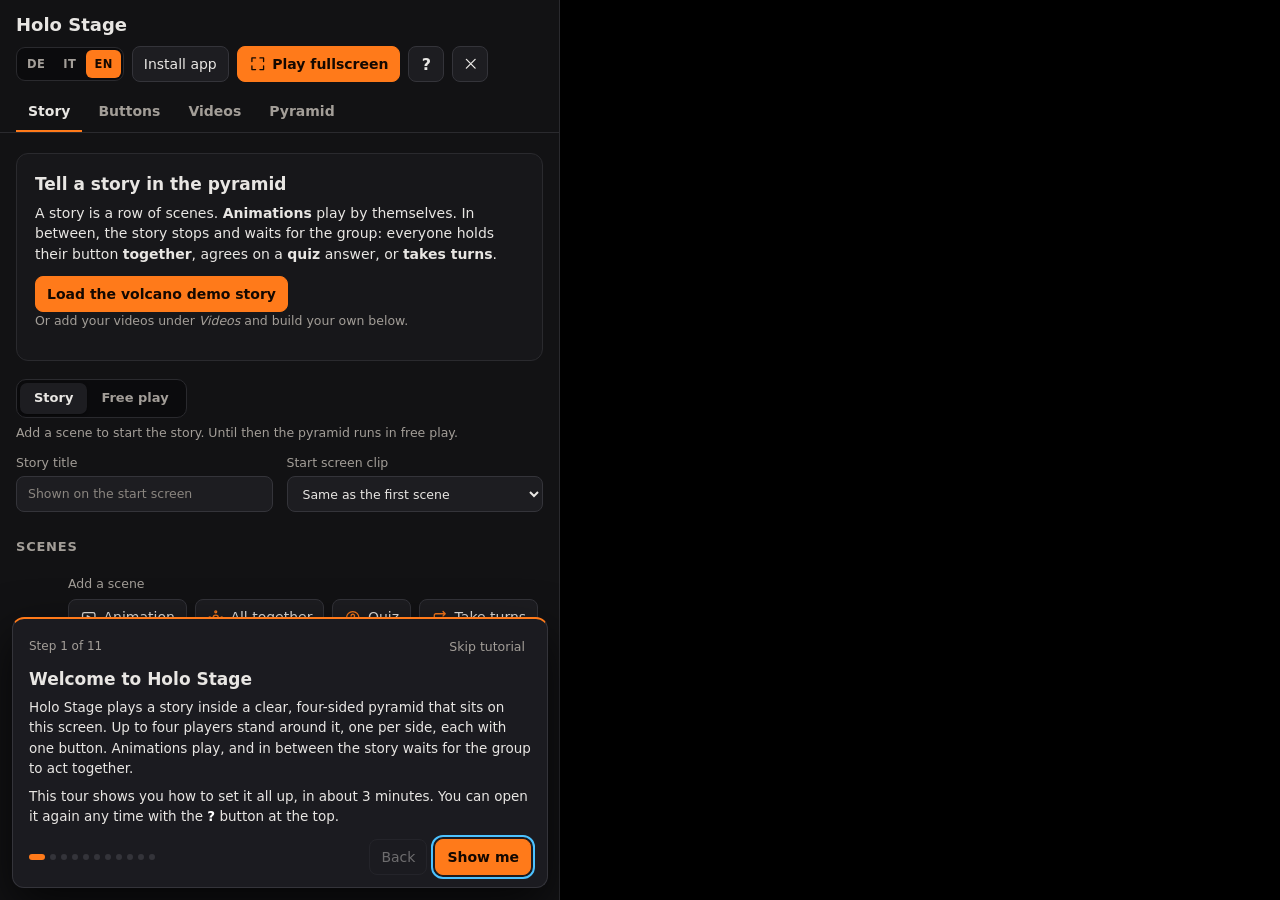
==== index.html @ 8285e5b9 "Holo Stage app with pyramid calculator, first-run tutorial and demos - Interactive story PWA for a 4" ====
<!doctype html>
<html lang="en">
<head>
  <meta charset="utf-8">
  <meta name="viewport" content="width=device-width, initial-scale=1, viewport-fit=cover">
  <meta name="theme-color" content="#000000">
  <title>Holo Stage</title>
  <link rel="manifest" href="manifest.webmanifest">
  <link rel="icon" href="icons/icon-192.png">
  <link rel="apple-touch-icon" href="icons/icon-192.png">
  <meta name="apple-mobile-web-app-capable" content="yes">
  <link rel="stylesheet" href="style.css">
</head>
<body>
  <svg width="0" height="0" style="position:absolute" aria-hidden="true">
    <defs>
      <symbol id="i-setup" viewBox="0 0 24 24"><path d="M4 7h9M19 7h1M4 17h1M11 17h9"/><circle cx="16" cy="7" r="2.5"/><circle cx="8" cy="17" r="2.5"/></symbol>
      <symbol id="i-close" viewBox="0 0 24 24"><path d="M6 6l12 12M18 6L6 18"/></symbol>
      <symbol id="i-play" viewBox="0 0 24 24"><path d="M8 5l11 7-11 7z"/></symbol>
      <symbol id="i-pause" viewBox="0 0 24 24"><path d="M8 5v14M16 5v14"/></symbol>
      <symbol id="i-next" viewBox="0 0 24 24"><path d="M6 5l9 7-9 7zM18 5v14"/></symbol>
      <symbol id="i-prev" viewBox="0 0 24 24"><path d="M18 5l-9 7 9 7zM6 5v14"/></symbol>
      <symbol id="i-restart" viewBox="0 0 24 24"><path d="M4.5 12a7.5 7.5 0 1 0 2.4-5.5M4 4v4.5h4.5"/></symbol>
      <symbol id="i-up" viewBox="0 0 24 24"><path d="M6 14l6-6 6 6"/></symbol>
      <symbol id="i-down" viewBox="0 0 24 24"><path d="M6 10l6 6 6-6"/></symbol>
      <symbol id="i-trash" viewBox="0 0 24 24"><path d="M5 7h14M10 7V4.5h4V7M7 7l1 12.5h8L17 7"/></symbol>
      <symbol id="i-copy" viewBox="0 0 24 24"><rect x="8.5" y="8.5" width="11" height="11" rx="2"/><path d="M5 15.5V6a1.5 1.5 0 0 1 1.500-1.500H15"/></symbol>
      <symbol id="i-plus" viewBox="0 0 24 24"><path d="M12 5v14M5 12h14"/></symbol>
      <symbol id="i-film" viewBox="0 0 24 24"><rect x="3.500" y="5" width="17" height="14" rx="2.500"/><path d="M10 9.200l5 2.800-5 2.800z"/></symbol>
      <symbol id="i-together" viewBox="0 0 24 24"><circle cx="12" cy="12" r="3.500"/><circle cx="12" cy="3.800" r="1.300"/><circle cx="20.200" cy="12" r="1.300"/><circle cx="12" cy="20.200" r="1.300"/><circle cx="3.800" cy="12" r="1.300"/></symbol>
      <symbol id="i-quiz" viewBox="0 0 24 24"><circle cx="12" cy="12" r="8.500"/><path d="M9.700 9.600a2.400 2.400 0 1 1 3.500 2.100c-.8.400-1.200 1-1.200 1.800M12 16.400v.1"/></symbol>
      <symbol id="i-turns" viewBox="0 0 24 24"><path d="M16.500 3.500l3 3-3 3M4.500 11V8.500a2 2 0 0 1 2-2h13M7.500 20.500l-3-3 3-3M19.500 13v2.500a2 2 0 0 1-2 2h-13"/></symbol>
      <symbol id="i-full" viewBox="0 0 24 24"><path d="M4 9V4h5M20 9V4h-5M4 15v5h5M20 15v5h-5"/></symbol>
      <symbol id="i-edit" viewBox="0 0 24 24"><path d="M4 20h4l10.5-10.5a2 2 0 0 0-4-4L4 16v4z"/></symbol>
    </defs>
  </svg>

  <!-- Display: square stage with four tiles in a cross, one per pyramid face -->
  <main id="stage" aria-label="Hologram stage" data-i18n-aria="ariaStage"></main>

  <!-- Guide controls: appear on pointer movement or a tap/hold in the top-left corner -->
  <div id="cornerHold" class="corner-hold" aria-hidden="true">
    <svg viewBox="0 0 36 36"><circle class="track" cx="18" cy="18" r="14"/><circle class="fill" cx="18" cy="18" r="14" pathLength="1" transform="rotate(-90 18 18)"/></svg>
  </div>
  <div id="transport" class="transport" role="toolbar" aria-label="Guide controls" data-i18n-aria="ariaGuideControls">
    <button id="gear" title="Setup (F1)" aria-label="Open setup" data-i18n-title="setupTitle" data-i18n-aria="openSetupAria"><svg class="ic"><use href="#i-setup"/></svg></button>
    <button id="tRestart" class="t-story" title="Back to the start (Home)" aria-label="Back to the start" data-i18n-title="restartTitle" data-i18n-aria="restartAria"><svg class="ic"><use href="#i-restart"/></svg></button>
    <button id="tPrev" class="t-story" title="Previous scene (←)" aria-label="Previous scene" data-i18n-title="prevTitle" data-i18n-aria="prevAria"><svg class="ic"><use href="#i-prev"/></svg></button>
    <button id="tPause" class="t-story" title="Pause (P)" aria-label="Pause" data-i18n-title="pauseTitle" data-i18n-aria="pauseAria"><svg class="ic"><use href="#i-pause"/></svg></button>
    <button id="tNext" class="t-story" title="Next scene (→)" aria-label="Next scene" data-i18n-title="nextTitle" data-i18n-aria="nextAria"><svg class="ic"><use href="#i-next"/></svg></button>
    <div id="tLang" class="lang-switch t-lang" role="group" aria-label="Language" data-i18n-aria="langAria">
      <button type="button" data-lang="de">DE</button><button type="button" data-lang="it">IT</button><button type="button" data-lang="en">EN</button>
    </div>
    <div id="tStatus" class="t-status t-story" aria-live="polite"></div>
  </div>

  <aside id="panel" class="panel" aria-label="Setup" data-i18n-aria="setupAria" hidden>
    <header class="panel-head">
      <div class="row spread">
        <h1>Holo Stage</h1>
        <div class="row">
          <div id="panelLang" class="lang-switch" role="group" aria-label="Language" data-i18n-aria="langAria">
            <button type="button" data-lang="de">DE</button><button type="button" data-lang="it">IT</button><button type="button" data-lang="en">EN</button>
          </div>
          <button id="btnInstall" hidden data-i18n="installApp">Install app</button>
          <button id="btnFullscreen" class="primary"><svg class="ic"><use href="#i-full"/></svg><span data-i18n="playFullscreen">Play fullscreen</span></button>
          <button id="btnTour" class="icon tour-btn" aria-label="Show the tutorial" title="Tutorial" data-i18n-aria="tourOpenAria" data-i18n-title="tourOpenTitle">?</button>
          <button id="btnClose" class="icon" aria-label="Close setup" title="Close setup (F1)" data-i18n-aria="closeSetupAria" data-i18n-title="closeSetupTitle"><svg class="ic"><use href="#i-close"/></svg></button>
        </div>
      </div>
      <nav class="tabs" role="tablist" aria-label="Setup sections" data-i18n-aria="tabsAria">
        <button role="tab" id="tab-btn-story" data-tab="story" aria-controls="tab-story" aria-selected="true" tabindex="0" data-i18n="tabStory">Story</button>
        <button role="tab" id="tab-btn-buttons" data-tab="buttons" aria-controls="tab-buttons" aria-selected="false" tabindex="-1" data-i18n="tabButtons">Buttons</button>
        <button role="tab" id="tab-btn-videos" data-tab="videos" aria-controls="tab-videos" aria-selected="false" tabindex="-1" data-i18n="tabVideos">Videos</button>
        <button role="tab" id="tab-btn-setup" data-tab="setup" aria-controls="tab-setup" aria-selected="false" tabindex="-1" data-i18n="tabSetup">Pyramid</button>
      </nav>
    </header>

    <!-- ------------------------------------------------------------ Story -->
    <section class="tab" id="tab-story" role="tabpanel" aria-labelledby="tab-btn-story" tabindex="0">
      <div id="storyEmpty" class="empty" hidden>
        <h2 class="plain" data-i18n="emptyTitle">Tell a story in the pyramid</h2>
        <p data-i18n-html="emptyBodyHtml">A story is a row of scenes. <b>Animations</b> play by themselves. In between, the story stops and waits for the group: everyone holds their button <b>together</b>, agrees on a <b>quiz</b> answer, or <b>takes turns</b>.</p>
        <div class="row">
          <button class="primary" data-demo data-i18n="loadDemoStory">Load the volcano demo story</button>
        </div>
        <p class="hint" data-i18n-html="emptyHintHtml">Or add your videos under <i>Videos</i> and build your own below.</p>
      </div>

      <div id="storyMeta">
        <div class="seg" role="radiogroup" aria-label="What the pyramid runs" data-i18n-aria="runModeAria">
          <label><input type="radio" name="runMode" value="story"> <span data-i18n="modeStory">Story</span></label>
          <label><input type="radio" name="runMode" value="free"> <span data-i18n="modeFree">Free play</span></label>
        </div>
        <p class="hint" id="modeHint"></p>
        <div class="grid">
          <label><span data-i18n="storyTitle">Story title</span> <input id="sTitle" placeholder="Shown on the start screen" data-i18n-placeholder="storyTitlePlaceholder"></label>
          <label><span data-i18n="attractClip">Start screen clip</span> <select id="sAttract"></select></label>
        </div>
      </div>

      <h2 data-i18n="scenes">Scenes</h2>
      <ol id="scenes" class="scenes"></ol>
      <div class="add-scene">
        <span class="hint" data-i18n="addScene">Add a scene</span>
        <div class="row" id="addScene"></div>
      </div>

      <details class="more">
        <summary data-i18n="timingAndWording">Timing and wording</summary>
        <div class="grid">
          <label><span data-i18n="joinSeconds">Wait for others to join (s)</span> <input id="sJoin" type="number" min="1" max="60" step="1"></label>
          <label><span data-i18n="idleReset">Back to start when nobody presses (s, 0 = never)</span> <input id="sIdle" type="number" min="0" max="600" step="5"></label>
        </div>
        <p class="hint" id="sWordsHint">The words the pyramid itself uses. Change them to your language. <code>{name}</code> is the player’s name.</p>
        <div class="grid" id="sWords"></div>
      </details>
    </section>

    <!-- ------------------------------------------------------------ Buttons -->
    <section class="tab" id="tab-buttons" role="tabpanel" aria-labelledby="tab-btn-buttons" tabindex="0" hidden>
      <h2 data-i18n="liveInput">Live input</h2>
      <p class="hint" data-i18n="liveInputHint">Press any key, gamepad or arcade button to see what the app receives.</p>
      <div id="lastInput" class="last-input">—</div>

      <h2 data-i18n="playersHeading">Players</h2>
      <p class="hint" data-i18n="playersHint">One player per pyramid face. Give each the color of their physical button: the hologram uses it to show who is who.</p>
      <div id="players" class="players"></div>
    </section>

    <!-- ------------------------------------------------------------ Videos -->
    <section class="tab" id="tab-videos" role="tabpanel" aria-labelledby="tab-btn-videos" tabindex="0" hidden>
      <h2 data-i18n="videoLibrary">Video library</h2>
      <div class="row">
        <label class="button primary"><span data-i18n="addVideos">Add video…</span><input id="fileInput" type="file" accept="video/*" hidden></label>
        <button data-demo data-i18n="loadVolcanoDemo">Load volcano demo</button>
      </div>
      <p class="hint" data-i18n="videosHint">Drop video files anywhere on this panel. Videos are stored in this browser, so they keep working offline. Use the plain, upright video on a black background. The app rotates and flips it for each face.</p>
      <div id="libPreview" class="lib-preview" hidden>
        <div class="row spread">
          <span id="libPreviewName" class="name"></span>
          <button id="libPreviewClose" class="icon" aria-label="Close preview" title="Close preview" data-i18n-aria="closePreview" data-i18n-title="closePreview"><svg class="ic"><use href="#i-close"/></svg></button>
        </div>
        <video id="libPreviewVideo" controls loop muted playsinline></video>
      </div>
      <ul id="library" class="library"></ul>
      <input id="replaceInput" type="file" accept="video/*" hidden>
      <p id="pendingClips" class="hint" hidden></p>
      <p id="storage" class="hint"></p>
    </section>

    <!-- ------------------------------------------------------------ Pyramid -->
    <section class="tab" id="tab-setup" role="tabpanel" aria-labelledby="tab-btn-setup" tabindex="0" hidden>
      <h2 data-i18n="layoutHeading">Layout</h2>
      <div class="grid">
        <label><span data-i18n="tileSize">Tile size</span> <input id="lTile" type="range" min="0.15" max="0.5" step="0.005"><output></output></label>
        <label><span data-i18n="centerHole">Center hole</span> <input id="lHole" type="range" min="0" max="0.6" step="0.005"><output></output></label>
        <label><span data-i18n="edgeFade">Edge fade</span> <input id="lFeather" type="range" min="0" max="0.25" step="0.005"><output></output></label>
        <label><span data-i18n="crossfadeMs">Crossfade (ms)</span> <input id="lFade" type="range" min="0" max="1500" step="50"><output></output></label>
        <label><span data-i18n="orientation">Orientation</span>
          <select id="lOrientation">
            <option value="outward" data-i18n="orientOutward">Small end on screen (phone/tablet pyramid)</option>
            <option value="inward" data-i18n="orientInward">Big end on screen (apex points up)</option>
          </select>
        </label>
        <label><span data-i18n="rotateStage">Rotate stage</span>
          <select id="lRotate">
            <option value="0">0°</option><option value="90">90°</option>
            <option value="180">180°</option><option value="270">270°</option>
          </select>
        </label>
        <label class="check"><input id="lMirror" type="checkbox"> <span data-i18n="mirrorLR">Mirror left/right</span></label>
        <label class="check"><input id="lTap" type="checkbox"> <span data-i18n="tapTrigger">Touching a tile presses its button</span></label>
        <label class="check"><input id="lGuides" type="checkbox"> <span data-i18n="showGuides">Show alignment guides</span></label>
        <label class="check"><input id="lKiosk" type="checkbox"> <span data-i18n="kioskLock">Exhibit lock (hold top-left corner to show controls)</span></label>
        <label class="check"><input id="lSound" type="checkbox"> <span data-i18n="soundEffects">Sound effects</span></label>
      </div>

      <div id="buildSection">
      <h2 data-i18n="buildHeading">Build the pyramid</h2>
      <p class="hint" data-i18n="buildHint">Enter your screen size. The sizes follow the tile size and center hole above, so the pyramid fits the picture exactly.</p>
      <div class="grid three">
        <label><span data-i18n="screenDiag">Screen diagonal (inch)</span> <input id="bDiag" type="number" min="3" max="100" step="0.1" inputmode="decimal"></label>
        <label><span data-i18n="screenRatio">Aspect ratio</span>
          <select id="bRatio">
            <option value="16:9">16:9</option><option value="16:10">16:10</option><option value="4:3">4:3</option>
            <option value="3:2">3:2</option><option value="19.5:9">19.5:9</option><option value="20:9">20:9</option>
          </select>
        </label>
        <label><span data-i18n="screenShort">Short side of the picture (mm)</span> <input id="bShort" type="number" min="40" max="1500" step="1" inputmode="decimal"></label>
      </div>
      <p class="hint" data-i18n="screenShortHint">Most accurate: measure the short side of the lit picture (without the frame) with a ruler and type it in.</p>
      <div class="build">
        <svg id="bPreview" class="build-preview" aria-hidden="true"></svg>
        <dl id="bDims" class="build-dims"></dl>
      </div>
      <div class="row">
        <button id="btnPrintTemplate" class="primary" data-i18n="printTemplate">Print cutting template</button>
      </div>
      <p class="hint" id="bSheet"></p>
      <details class="more" id="bGuide">
        <summary data-i18n="buildSteps">How to cut and assemble it</summary>
        <ol id="bSteps" class="steps"></ol>
      </details>
      </div>

      <h2 data-i18n="backupHeading">Backup</h2>
      <div class="row" id="backupRow">
        <button id="btnExport" data-i18n="exportBtn">Export story and settings</button>
        <label class="button"><span data-i18n="importBtn">Import</span><input id="importInput" type="file" accept="application/json" hidden></label>
        <button id="btnReset" class="danger" data-i18n="resetBtn">Reset everything</button>
      </div>
      <p class="hint" data-i18n="backupHint">The file contains the story, players, buttons and layout. It doesn’t contain the videos; on another device they are linked again by file name.</p>
    </section>
    <div id="notice" class="notice" role="status" aria-live="polite" hidden></div>
  </aside>

  <template id="tplPlayer">
    <article class="player">
      <div class="row">
        <input class="p-color" type="color" aria-label="Button color" data-i18n-aria="buttonColorAria">
        <input class="p-name" aria-label="Player name" data-i18n-aria="playerNameAria">
        <button class="p-test" data-i18n="testPress">Test press</button>
      </div>
      <div class="grid two">
        <label><span data-i18n="pyramidFace">Pyramid face</span>
          <select class="p-side">
            <option value="bottom" data-i18n="sideBottom">Bottom (near edge)</option>
            <option value="right" data-i18n="sideRight">Right</option>
            <option value="top" data-i18n="sideTop">Top (far edge)</option>
            <option value="left" data-i18n="sideLeft">Left</option>
          </select>
        </label>
        <div class="binding">
          <span><span data-i18n="buttonLabel">Button</span> <b class="p-binding">none</b></span>
          <div class="row">
            <button class="p-learn" data-i18n="assignButton">Assign button</button>
            <button class="p-unbind" title="Remove button" data-i18n="clear" data-i18n-title="removeButtonTitle">Clear</button>
          </div>
        </div>
        <label><span data-i18n="faceLang">Face language</span>
          <select class="p-lang">
            <option value="" data-i18n="faceLangApp">Same as app</option>
            <option value="de">Deutsch</option>
            <option value="it">Italiano</option>
            <option value="en">English</option>
          </select>
        </label>
      </div>
      <details class="more">
        <summary data-i18n="freePlayClips">Free play clips</summary>
        <p class="hint" data-i18n-html="onlyFreePlayHtml">Only used in <i>Free play</i>, when no story runs.</p>
        <label><span data-i18n="modeLabel">Mode</span>
          <select class="p-mode">
            <option value="trigger" data-i18n="modeTrigger">Trigger (idle loop, each press plays an action)</option>
            <option value="cycle" data-i18n="modeCycle">Cycle (each press switches to the next clip)</option>
          </select>
        </label>
        <label class="check"><input class="p-interrupt" type="checkbox"> <span data-i18n="interruptCheck">A press during an action restarts it right away</span></label>
        <div class="label-edit">
          <label><span data-i18n="infoLabel">Info label (shown in the hologram)</span>
            <textarea class="p-ltext" rows="2" placeholder="e.g. Press your button to erupt!" data-i18n-placeholder="infoLabelPlaceholder"></textarea>
          </label>
          <div class="grid three">
            <label><span data-i18n="position">Position</span>
              <select class="p-lpos">
                <option value="top" data-i18n="posTop">Top of clip</option>
                <option value="middle" data-i18n="posMiddle">Middle</option>
                <option value="bottom" data-i18n="posBottom">Bottom of clip</option>
              </select>
            </label>
            <label><span data-i18n="show">Show</span>
              <select class="p-lshow">
                <option value="always" data-i18n="showAlways">Always</option>
                <option value="idle" data-i18n="showIdle">Only while idle</option>
                <option value="action" data-i18n="showAction">Only during action</option>
              </select>
            </label>
            <label><span data-i18n="color">Color</span> <input class="p-lcolor" type="color"></label>
          </div>
          <label><span data-i18n="textSize">Text size</span> <input class="p-lsize" type="range" min="0.03" max="0.2" step="0.005"></label>
        </div>
        <ol class="p-clips"></ol>
        <select class="p-add" aria-label="Add a clip to this player" data-i18n-aria="addClipToPlayerAria"></select>
      </details>
    </article>
  </template>

  <!-- First-run tutorial: a card that walks through the setup panel -->
  <section id="tour" class="tour" role="dialog" aria-modal="false" aria-labelledby="tourTitle" hidden>
    <div class="row spread">
      <span id="tourCount" class="tour-count"></span>
      <button id="tourSkip" class="tour-skip" data-i18n="tourSkip">Skip tutorial</button>
    </div>
    <h2 id="tourTitle" class="plain"></h2>
    <div id="tourBody" class="tour-body"></div>
    <div class="row spread">
      <div id="tourDots" class="tour-dots" aria-hidden="true"></div>
      <div class="row">
        <button id="tourBack" data-i18n="tourBack">Back</button>
        <button id="tourNext" class="primary" data-i18n="tourNext">Next</button>
      </div>
    </div>
  </section>

  <!-- Filled only while printing the cutting template; hidden on screen -->
  <div id="printSheet" aria-hidden="true"></div>

  <script src="i18n.js"></script>
  <script src="app.js"></script>
  <script src="story.js"></script>
  <script src="ui.js"></script>
</body>
</html>
---- style.css ----
:root {
  --fade: 300ms;
  --feather: 6%;
  --panel-bg: #121214;
  --panel-2: #17171a;
  --well: #0b0b0d;
  --control: #1d1d21;
  --panel-fg: #e8e6e3;
  --muted: #a39e98;
  --line: #2a2a2e;
  --line-2: #34343a;
  --accent: #ff7a1a;
  --on-accent: #140800;
  --signal: #4cc2ff;
  --danger: #ff6b6f;
  --good: #3ddc6a;
  --ease: cubic-bezier(.16, 1, .3, 1);
  color-scheme: dark;
}

* { box-sizing: border-box; }
html, body {
  margin: 0; height: 100%; background: #000; color: var(--panel-fg);
  font: 14px/1.45 system-ui, -apple-system, "Segoe UI", Roboto, sans-serif;
  overflow: hidden; overscroll-behavior: none;
}
body.idle-cursor { cursor: none; }
::selection { background: var(--accent); color: var(--on-accent); }
:focus-visible { outline: 2px solid var(--signal); outline-offset: 2px; }
.ic {
  width: 1.25em; height: 1.25em; flex: none; fill: none; stroke: currentColor;
  stroke-width: 1.8; stroke-linecap: round; stroke-linejoin: round;
}

/* ---------- stage ---------- */
#stage {
  position: absolute; left: 50%; top: 50%;
  transform: translate(-50%, -50%) rotate(var(--stage-rot, 0deg));
  background: #000; --meter: 0;
}
.tile {
  position: absolute; overflow: hidden; touch-action: none; user-select: none; -webkit-user-select: none;
  -webkit-mask-image:
    linear-gradient(to right, transparent 0, #000 var(--feather), #000 calc(100% - var(--feather)), transparent 100%),
    linear-gradient(to bottom, transparent 0, #000 var(--feather), #000 calc(100% - var(--feather)), transparent 100%);
  -webkit-mask-composite: source-in;
  mask-image:
    linear-gradient(to right, transparent 0, #000 var(--feather), #000 calc(100% - var(--feather)), transparent 100%),
    linear-gradient(to bottom, transparent 0, #000 var(--feather), #000 calc(100% - var(--feather)), transparent 100%);
  mask-composite: intersect;
}
.tile .inner { position: absolute; inset: 0; container-type: size; }
.tile video {
  position: absolute; inset: 0; width: 100%; height: 100%;
  object-fit: contain; opacity: 0; transition: opacity var(--fade) linear;
  background: transparent;
  filter: contrast(1.04) brightness(0.98); /* push near-black to pure black */
}
.tile video.on { opacity: 1; }
.tile .label {
  position: absolute; left: 6%; right: 6%; z-index: 2; pointer-events: none;
  text-align: center; white-space: pre-line; overflow-wrap: anywhere;
  font-weight: 700; line-height: 1.15; letter-spacing: .01em;
  text-shadow: 0 0 .35em currentColor, 0 0 .9em currentColor;
  transition: opacity var(--fade) linear;
}
.tile .label[data-pos="top"] { top: 5%; }
.tile .label[data-pos="middle"] { top: 50%; transform: translateY(-50%); }
.tile .label[data-pos="bottom"] { bottom: 5%; }
.tile .label[hidden], #stage.story .tile .label { display: none; }
.tile.is-action .label[data-show="idle"],
.tile:not(.is-action) .label[data-show="action"] { opacity: 0; }
.tile .guide { display: none; }
#stage.guides .tile { -webkit-mask-image: none; mask-image: none; outline: 1px dashed var(--signal); }
#stage.guides .tile .guide {
  display: grid; place-items: center; position: absolute; inset: 0;
  color: var(--signal); font-weight: 600; font-size: clamp(10px, 2.2vmin, 22px); pointer-events: none;
}
#stage.guides::after {
  content: ""; position: absolute; left: var(--hole-x); top: var(--hole-y);
  width: var(--hole); height: var(--hole); outline: 1px dashed #ffcc4c;
}
.tile.pressed { animation: pulse 260ms ease-out; }
.tile .inner::after {
  content: ""; position: absolute; inset: 0; z-index: 2; pointer-events: none; opacity: 0;
  background: radial-gradient(circle at 50% 90%, rgba(255, 255, 255, .38), transparent 62%);
  background: radial-gradient(circle at 50% 90%, color-mix(in srgb, var(--me, #fff) 65%, transparent), transparent 62%);
}
.tile.pressed .inner::after { animation: press-glow 320ms ease-out; }
#stage.flash .tile { animation: pulse 800ms var(--ease); }
#stage.guides .tile.pressed { outline: 3px solid var(--signal); }
@keyframes pulse { 0% { filter: brightness(1.9); } 100% { filter: brightness(1); } }
@keyframes press-glow { 0% { opacity: 1; } 100% { opacity: 0; } }

/* ---------- story on the glass ----------
 * Black is see-through in a Pepper's ghost, so everything is light on nothing:
 * heavy type, filled shapes, no hairlines. Sizes follow the tile (cqmin). */
#stage[data-scene="quiz"] .tile video.on { opacity: .2; }
#stage[data-scene="together"] .tile video.on { opacity: calc(.4 + .6 * var(--meter)); }
#stage[data-scene="turns"] .tile video.on,
#stage[data-scene="attract"] .tile video.on { opacity: .6; }
#stage[data-scene="end"] .tile video.on { opacity: .3; }
#stage.cine .tile video.on { opacity: 1; }
#stage.rumble .tile video { animation: rumble 110ms linear infinite; }
#stage.paused .tile video.on { opacity: .22; }
#stage.paused .tile .hud { opacity: .18; transition: opacity 200ms; }
.pause-badge {
  display: none; position: absolute; inset: 0; z-index: 4; pointer-events: none;
  flex-direction: column; align-items: center; justify-content: center; gap: 2.5cqmin;
  color: #fff; font-weight: 800; font-size: 7.5cqmin; letter-spacing: .01em;
  text-shadow: 0 0 .5em rgba(255, 255, 255, .55);
}
.pause-badge .ic { width: 14cqmin; height: 14cqmin; stroke-width: 2.2; filter: drop-shadow(0 0 1.4cqmin rgba(255, 255, 255, .45)); }
#stage.paused .pause-badge { display: flex; }
@keyframes rumble {
  0%, 100% { transform: translate(0, 0); }
  25% { transform: translate(calc(var(--meter) * .9%), calc(var(--meter) * -.6%)); }
  75% { transform: translate(calc(var(--meter) * -.8%), calc(var(--meter) * .7%)); }
}

.hud {
  position: absolute; inset: 8%; z-index: 3; pointer-events: none;
  display: flex; flex-direction: column; justify-content: space-between; align-items: center; gap: 2cqmin;
  color: #fff; text-align: center; font-weight: 800; line-height: 1.12; letter-spacing: .005em;
}
.hud:empty { display: none; }
.hud p { margin: 0; white-space: pre-line; overflow-wrap: anywhere; text-wrap: balance; }
.hud-top, .hud-bottom, .hud-mid { display: flex; flex-direction: column; align-items: center; gap: 3cqmin; width: 100%; }
.hud-title { font-size: 11cqmin; letter-spacing: -.01em; text-shadow: 0 0 .5em rgba(255, 255, 255, .55); }
.hud-prompt, .hud-caption, .hud-question { font-size: 6.6cqmin; text-shadow: 0 0 .5em rgba(255, 255, 255, .45); }
.hud-question { font-size: 6.4cqmin; }
.hud-explain { font-size: 5.4cqmin; font-weight: 700; }
.hud-verdict { font-size: 9cqmin; animation: hud-in 260ms var(--ease) both; }
.hud-verdict.good { color: var(--good); }
.hud-verdict.bad { color: #ffb13d; }
.hud-mid .hud-title { animation: hud-in 280ms var(--ease) both; }
@keyframes hud-in { from { opacity: 0; transform: scale(.94); } to { opacity: 1; transform: scale(1); } }
.hud-turn { font-size: 6cqmin; color: var(--c); }
.hud-turn.mine { font-size: 9cqmin; animation: beat 900ms ease-in-out infinite; }

/* the four players, seen from your own face: you are nearest */
.team { position: relative; width: 30cqmin; aspect-ratio: 1; flex: none; }
.team .ring { position: absolute; inset: 0; width: 100%; height: 100%; }
.team .ring circle { fill: none; stroke-width: 7; }
.team .ring .track { stroke: rgba(255, 255, 255, .16); }
.team .ring .fill { stroke: #fff; stroke-linecap: round; stroke-dasharray: 1; stroke-dashoffset: calc(1 - var(--meter)); }
.team .count { position: absolute; inset: 0; display: grid; place-items: center; font-size: 11cqmin; font-variant-numeric: tabular-nums; }
.pip {
  position: absolute; width: 6.5cqmin; height: 6.5cqmin; margin: -3.25cqmin; border-radius: 50%;
  background: var(--c); transition: transform 180ms var(--ease), opacity 180ms linear;
}
.pip.me { left: 50%; top: 91%; width: 8.5cqmin; height: 8.5cqmin; margin: -4.25cqmin; }
.pip.across { left: 50%; top: 9%; }
.pip.left { left: 9%; top: 50%; }
.pip.right { left: 91%; top: 50%; }
.pip.in { opacity: .42; }
.pip.out, .pip.away { background: none; box-shadow: inset 0 0 0 .8cqmin var(--c); opacity: .38; }
.pip.on { transform: scale(1.25); box-shadow: 0 0 3cqmin var(--c); }
.pip.me.nudge, .pip.me.out { animation: nudge 1s ease-in-out infinite; }
.pip.turn { animation: beat 900ms ease-in-out infinite; }
@keyframes nudge { 50% { opacity: 1; transform: scale(1.3); } }
@keyframes beat { 50% { transform: scale(1.12); } }

.steps { display: flex; gap: 1.6cqmin; }
.steps i { width: 5cqmin; height: 1.6cqmin; border-radius: 1cqmin; background: rgba(255, 255, 255, .22); }
.steps i.done { background: #fff; }

.answers { list-style: none; margin: 0; padding: 0; width: 100%; display: grid; gap: 1.8cqmin; }
.answers li {
  display: grid; grid-template-columns: auto 1fr auto; align-items: center; gap: 2.4cqmin;
  padding: 1.5cqmin 2.6cqmin; border-radius: 2.6cqmin; background: rgba(255, 255, 255, .13);
  font-size: 6cqmin; text-align: left;
}
.answers li b { opacity: .6; }
.answers li em { display: flex; gap: .8cqmin; }
.answers li em i { width: 3cqmin; height: 3cqmin; border-radius: 50%; background: var(--c); box-shadow: 0 0 0 .5cqmin #000; }
.answers li.mine {
  background: rgba(255, 255, 255, .2);
  background: color-mix(in srgb, var(--me) 24%, rgba(255, 255, 255, .1));
  box-shadow: inset 0 0 0 .9cqmin var(--me); color: #fff;
}
.answers li.chosen { background: rgba(255, 255, 255, .22); box-shadow: inset 0 0 0 .75cqmin #fff; color: #fff; }
.answers li.picked-wrong { opacity: .66; box-shadow: inset 0 0 0 .6cqmin #ffb13d; }
.answers li.right { background: var(--good); color: #000; font-size: 6.4cqmin; padding-block: 2.4cqmin; }
.answers li.mine b { opacity: .95; }
.answers li.right b { opacity: .7; }
.answers.unpicked li b { animation: nudge 1.2s ease-in-out infinite; }
.bar { width: 100%; height: 1.8cqmin; border-radius: 1cqmin; background: rgba(255, 255, 255, .16); overflow: hidden; }
.bar i { display: block; height: 100%; width: calc(var(--meter) * 100%); border-radius: inherit; background: #fff; }
.bar.agree i { background: var(--good); }

@media (prefers-reduced-motion: reduce) {
  #stage.rumble .tile video, .pip.me.nudge, .pip.me.out, .pip.turn, .hud-turn.mine, .hud-verdict, .hud-mid .hud-title, .answers.unpicked li b { animation: none; }
}

/* ---------- guide controls ---------- */
.corner-hold {
  position: fixed; width: 44px; height: 44px; margin: -22px 0 0 -22px; z-index: 11;
  pointer-events: none; opacity: 0; transform: scale(.85); transition: opacity 120ms, transform 120ms;
}
.corner-hold.active { opacity: 1; transform: scale(1); }
.corner-hold svg { width: 100%; height: 100%; }
.corner-hold circle { fill: none; stroke-width: 3.5; }
.corner-hold .track { stroke: rgba(255, 255, 255, .2); }
.corner-hold .fill { stroke: var(--accent); stroke-linecap: round; stroke-dasharray: 1; stroke-dashoffset: 1; }
.corner-hold.active .fill { animation: corner-fill 1200ms linear forwards; }
@keyframes corner-fill { to { stroke-dashoffset: 0; } }

.transport {
  position: fixed; top: max(10px, env(safe-area-inset-top)); left: 10px; z-index: 10;
  display: flex; align-items: center; gap: 2px; padding: 4px; border-radius: 26px; max-width: calc(100vw - 20px);
  background: #1b1b1f; border: 1px solid var(--line); box-shadow: 0 6px 24px rgba(0, 0, 0, .55);
  opacity: 0; pointer-events: none; transition: opacity .3s;
}
.transport.show { opacity: 1; pointer-events: auto; }
.transport button { width: 44px; height: 44px; padding: 0; flex: none; justify-content: center; border: 0; border-radius: 50%; background: none; font-size: 17px; }
.transport button:hover:not(:disabled) { background: var(--control); }
.t-status {
  display: flex; align-items: center; gap: 8px; padding: 0 12px 0 8px; margin-left: 2px;
  border-left: 1px solid var(--line); font-size: 12.5px; font-weight: 600; color: var(--muted);
  white-space: nowrap; min-width: 0;
}
.t-status:empty { display: none; }
.t-label { overflow: hidden; text-overflow: ellipsis; max-width: 24ch; }
.transport.is-paused .t-label { color: var(--accent); }
.t-dots { display: inline-flex; align-items: center; gap: 4px; flex: none; }
.t-dot { width: 7px; height: 7px; border-radius: 50%; background: var(--c); transition: opacity 180ms; }
.t-dot.out { background: none; box-shadow: inset 0 0 0 1.5px var(--c); opacity: .45; }
.t-dot.away { opacity: .35; }
@media (max-width: 480px) { .t-label { display: none; } }
body:not(.story-mode) .transport .t-story, body.panel-open .transport { display: none; }

.lang-switch {
  display: inline-flex; align-items: center; padding: 2px; gap: 2px;
  border-radius: 9px; background: var(--well); border: 1px solid var(--line);
}
.lang-switch button,
.transport .lang-switch button {
  width: auto; height: 28px; min-height: 28px; padding: 0 8px;
  border: 0; border-radius: 6px; background: none; color: var(--muted);
  font-size: 11.5px; font-weight: 700; letter-spacing: .04em;
  justify-content: center;
}
.lang-switch button:hover,
.transport .lang-switch button:hover:not(:disabled) { color: var(--panel-fg); background: var(--control); }
.lang-switch button[aria-pressed="true"],
.transport .lang-switch button[aria-pressed="true"] {
  background: var(--accent); color: var(--on-accent);
}
.transport .t-lang { margin-left: 4px; border-radius: 18px; padding: 3px; }
.transport .t-lang button { height: 32px; min-height: 32px; border-radius: 14px; padding: 0 9px; }

/* ---------- panel ---------- */
.panel {
  position: fixed; inset: 0 auto 0 0; width: min(560px, 100vw); z-index: 20;
  background: var(--panel-bg); border-right: 1px solid var(--line);
  overflow-y: auto; padding: 0 16px 48px; color: var(--panel-fg);
  scrollbar-width: thin; scrollbar-color: var(--line-2) transparent;
}
.panel[hidden] { display: none; }
.panel-head {
  position: sticky; top: 0; z-index: 5; background: var(--panel-bg);
  margin: 0 -16px; padding: 12px 16px 0; border-bottom: 1px solid var(--line);
}
.tabs { display: flex; gap: 4px; margin-top: 10px; }
.tabs button {
  border: 0; border-radius: 0; background: none; color: var(--muted); font-weight: 600;
  padding: 8px 12px 10px; min-height: 40px; box-shadow: inset 0 -2px 0 transparent;
  transition: color 150ms, box-shadow 150ms;
}
.tabs button:hover { color: var(--panel-fg); }
.tabs button[aria-selected="true"] { color: var(--panel-fg); box-shadow: inset 0 -2px 0 var(--accent); }
.tab[hidden] { display: none; }

h1 { font-size: 18px; margin: 0; }
h2 { font-size: 13px; text-transform: uppercase; letter-spacing: .06em; color: var(--muted); margin: 26px 0 8px; }
h2.plain { font-size: 17px; text-transform: none; letter-spacing: 0; color: var(--panel-fg); margin: 0 0 6px; }
.hint { color: var(--muted); font-size: 12.5px; margin: 6px 0; max-width: 68ch; }
code { font: 12px ui-monospace, SFMono-Regular, Menlo, monospace; color: var(--panel-fg); }
.row { display: flex; gap: 8px; align-items: center; flex-wrap: wrap; }
.row.spread { justify-content: space-between; }
.grid { display: grid; grid-template-columns: 1fr 1fr; gap: 10px 14px; align-items: end; }
.grid.two { margin: 10px 0; }
.grid.three { grid-template-columns: 1fr 1fr 1fr; margin: 8px 0; }
@media (max-width: 480px) { .grid, .grid.three { grid-template-columns: 1fr; } }
label { display: flex; flex-direction: column; gap: 4px; font-size: 12.5px; color: var(--muted); }
label.check { flex-direction: row; align-items: center; gap: 8px; color: var(--panel-fg); }
label output { color: var(--panel-fg); font-variant-numeric: tabular-nums; }

button, .button, select, textarea, input:not([type=checkbox]):not([type=radio]):not([type=range]):not([type=color]) {
  font: inherit; color: var(--panel-fg); background: var(--control); border: 1px solid var(--line-2);
  border-radius: 8px; padding: 7px 11px; min-height: 36px; min-width: 0;
}
textarea { width: 100%; resize: vertical; }
::placeholder { color: #8b8680; }
button, .button { cursor: pointer; display: inline-flex; align-items: center; flex-direction: row; gap: 6px; color: var(--panel-fg); transition: border-color 150ms, background 150ms; }
button:hover, .button:hover { border-color: #5a5a63; }
button:active { background: #26262b; }
button:disabled { opacity: .4; cursor: default; }
button:disabled:hover { border-color: var(--line-2); }
button.primary, .button.primary { background: var(--accent); border-color: var(--accent); color: var(--on-accent); font-weight: 600; }
button.primary:hover, .button.primary:hover { background: #ff8c38; border-color: #ff8c38; }
button.icon { padding: 0; width: 36px; justify-content: center; }
button.danger { color: var(--danger); }
button.danger.armed { background: var(--danger); border-color: var(--danger); color: #190002; font-weight: 600; }
button.learning { background: var(--signal); color: #001522; border-color: var(--signal); animation: blink 1s infinite; }
@keyframes blink { 50% { opacity: .6; } }
input[type=range] { width: 100%; accent-color: var(--accent); }
input[type=checkbox], input[type=radio] { accent-color: var(--accent); width: 18px; height: 18px; margin: 0; flex: none; }
input[type=color] { width: 100%; height: 36px; padding: 2px; border: 1px solid var(--line-2); border-radius: 8px; background: var(--control); }

details.more { margin-top: 22px; border-top: 1px solid var(--line); padding-top: 4px; }
details.more summary { cursor: pointer; padding: 8px 0; color: var(--muted); font-weight: 600; }
details.more summary:hover { color: var(--panel-fg); }
details.more > :not(summary) { margin-bottom: 10px; }

/* run mode switch */
.seg { display: inline-flex; margin-top: 18px; padding: 3px; border-radius: 10px; background: var(--well); border: 1px solid var(--line); }
.seg label { flex-direction: row; padding: 6px 14px; border-radius: 7px; cursor: pointer; font-size: 13px; font-weight: 600; }
.seg input { position: absolute; opacity: 0; pointer-events: none; }
.seg label:has(:checked) { background: var(--control); color: var(--panel-fg); box-shadow: 0 1px 3px rgba(0, 0, 0, .5); }
.seg label:has(:focus-visible) { outline: 2px solid var(--signal); outline-offset: 2px; }
#storyMeta .grid { margin-top: 12px; }

.empty { margin-top: 20px; padding: 18px; border-radius: 12px; background: var(--panel-2); border: 1px solid var(--line); }
.empty p { margin: 0 0 12px; max-width: 62ch; }

/* ---------- storyboard ----------
 * One spine. Animations are square frames on it, the moments where the story
 * waits for the group are round, like the buttons the players press. */
.scenes { list-style: none; margin: 0; padding: 0; position: relative; }
.scenes::before { content: ""; position: absolute; left: 19px; top: 20px; bottom: 20px; width: 2px; background: var(--line); }
.scenes:empty::before { display: none; }
.scene { position: relative; }
.scene-head {
  width: 100%; display: grid; grid-template-columns: 40px 1fr auto; align-items: center; gap: 12px;
  padding: 5px 10px 5px 0; min-height: 48px; border: 0; border-radius: 10px; background: none; text-align: left;
}
.scene-head:hover { background: var(--panel-2); }
.node {
  width: 32px; height: 32px; margin-left: 4px; display: grid; place-items: center; font-size: 15px;
  border-radius: 8px; background: var(--control); border: 1px solid var(--line-2); color: var(--muted);
  transition: background 200ms, color 200ms, border-color 200ms;
}
.scene:not(.is-chapter) .node { border-radius: 50%; background: #2a1708; border-color: #6b3a14; color: var(--accent); }
.scene.playing .node { background: var(--accent); border-color: var(--accent); color: var(--on-accent); }
.scene-title { min-width: 0; overflow: hidden; text-overflow: ellipsis; white-space: nowrap; font-weight: 600; }
.scene.is-chapter .scene-title { font-weight: 500; }
.scene-meta { display: inline-flex; align-items: center; gap: 6px; }
.scene-badge {
  font-size: 11px; font-weight: 600; padding: 1px 6px; border-radius: 99px;
  background: #232329; border: 1px solid var(--line-2); color: var(--muted);
}
.scene-badge.warn { background: #331c05; border-color: #704110; color: #ffb13d; }
.scene-badge.err { background: #331014; border-color: #75272b; color: var(--danger); }
.scene-kind { font-size: 12px; color: var(--muted); }
.scene.open .scene-head { background: var(--panel-2); border-radius: 10px 10px 0 0; }
.scene-body {
  display: grid; gap: 12px; margin: 0 0 8px; padding: 6px 12px 12px 52px;
  background: var(--panel-2); border-radius: 0 0 10px 10px;
}
.scene-body .hint { margin: 0; }
.scene-actions { margin-top: 2px; padding-top: 12px; border-top: 1px solid var(--line); }
.answers-edit { display: grid; gap: 6px; }
.answer { display: grid; grid-template-columns: 18px minmax(0, 1fr) minmax(0, 150px) 36px; gap: 8px; align-items: center; }
@media (max-width: 480px) {
  .answer { grid-template-columns: 18px minmax(0, 1fr) 36px; }
  .answer select { grid-column: 2 / 4; grid-row: 2; }
  .scene-body { padding-left: 12px; }
  .add-scene { padding-left: 0; }
}
.add-scene { margin: 6px 0 0; padding: 10px 0 0 52px; position: relative; }
.add-scene .hint { display: block; margin: 0 0 6px; }
.add-scene button:not(.add-chapter) .ic { color: var(--accent); }

/* ---------- buttons, videos ---------- */
.last-input {
  font: 600 15px/1.3 ui-monospace, SFMono-Regular, Menlo, monospace; padding: 10px 12px;
  border: 1px solid var(--line); border-radius: 8px; background: var(--well); color: var(--signal);
}
.players { display: grid; gap: 12px; }
.player { border: 1px solid var(--line); border-radius: 10px; padding: 12px; background: var(--panel-2); }
.player .p-name { font-weight: 600; flex: 1; }
.player .p-color { width: 36px; flex: none; border-radius: 50%; padding: 0; overflow: hidden; }
.player .binding { display: grid; gap: 4px; font-size: 12.5px; color: var(--muted); }
.player .binding b { color: var(--signal); font-weight: 600; }
.player details.more { margin-top: 12px; }
body.story-mode .player details.more { display: none; }
.player details.more label { margin-bottom: 10px; }
.label-edit { margin: 10px 0; padding: 10px; border: 1px dashed var(--line-2); border-radius: 8px; }
.p-clips { margin: 4px 0; padding: 0; list-style: none; display: grid; gap: 6px; }
.p-clips:empty { display: none; }
.p-clips li {
  display: flex; align-items: center; gap: 6px; padding: 4px 4px 4px 8px; min-height: 36px;
  background: var(--well); border: 1px solid var(--line); border-radius: 8px;
}
.p-clips li .tag { font-size: 11px; padding: 2px 6px; border-radius: 99px; background: #2a2a30; color: var(--muted); white-space: nowrap; }
.p-clips li .tag.idle { background: #10324a; color: #8fd3ff; }
.p-clips li .name { flex: 1; min-width: 0; overflow: hidden; text-overflow: ellipsis; white-space: nowrap; }
.p-clips li button { min-height: 28px; height: 28px; width: 28px; }
.p-add, .answers-edit select[data-add] { width: 100%; }

.lib-preview {
  margin: 10px 0; padding: 10px; border: 1px solid var(--line-2); border-radius: 10px; background: var(--well);
  display: grid; gap: 8px;
}
.lib-preview[hidden] { display: none; }
.lib-preview .name { font-size: 13px; font-weight: 600; min-width: 0; overflow: hidden; text-overflow: ellipsis; white-space: nowrap; }
.lib-preview video { width: 100%; max-height: 220px; border-radius: 6px; background: #000; }
.library { list-style: none; padding: 0; margin: 10px 0; display: grid; gap: 6px; }
.library li { display: flex; flex-wrap: wrap; gap: 6px; align-items: center; padding: 6px 8px; border: 1px solid var(--line); border-radius: 8px; }
.library li .name, .library li input.rename { flex: 1 1 140px; min-width: 0; overflow: hidden; text-overflow: ellipsis; white-space: nowrap; }
.library li input.rename { min-height: 30px; padding: 3px 8px; }
.library li .dur, .library li .size { color: var(--muted); font-size: 12px; font-variant-numeric: tabular-nums; white-space: nowrap; }
.panel.dragover { outline: 3px dashed var(--accent); outline-offset: -6px; }

.notice {
  position: sticky; bottom: 12px; z-index: 6; margin-top: 16px; padding: 10px 12px;
  display: flex; align-items: center; justify-content: space-between; gap: 10px;
  border-radius: 10px; background: #1e1e23; border: 1px solid var(--line-2);
  box-shadow: 0 10px 28px rgba(0, 0, 0, .65); font-size: 13px;
}
.notice[hidden] { display: none; }
.notice span { flex: 1; min-width: 0; overflow-wrap: anywhere; }
.notice button { flex: none; width: 28px; height: 28px; min-height: 28px; border: 0; background: none; }
.notice.good { border-color: #24683b; background: #0e2416; color: #b7f5ca; }
.notice.warn { border-color: #704110; background: #291605; color: #ffd089; }
.notice.err { border-color: #75272b; background: #290e10; color: #ffb3b5; }

/* pyramid calculator */
.build { display: grid; grid-template-columns: minmax(0, 1fr) minmax(0, 1fr); gap: 14px; align-items: center; margin: 12px 0; padding: 12px; background: var(--well); border: 1px solid var(--line); border-radius: 10px; }
@media (max-width: 480px) { .build { grid-template-columns: 1fr; } }
.build-preview { width: 100%; height: auto; max-height: 200px; }
.build-preview .cut { fill: color-mix(in srgb, var(--signal) 10%, transparent); stroke: var(--signal); stroke-width: 1.5px; vector-effect: non-scaling-stroke; }
.build-preview text { fill: var(--panel-fg); font-family: system-ui, sans-serif; }
.build-preview text.soft { fill: var(--muted); }
.build-dims { margin: 0; display: grid; gap: 6px; font-size: 12.5px; }
.build-dims div { display: flex; justify-content: space-between; gap: 10px; border-bottom: 1px solid var(--line); padding-bottom: 4px; }
.build-dims dt { color: var(--muted); }
.build-dims dd { margin: 0; font-variant-numeric: tabular-nums; font-weight: 600; white-space: nowrap; }
.steps { margin: 4px 0 0; padding-left: 20px; display: grid; gap: 8px; max-width: 68ch; }
.steps li { font-size: 13px; }
.steps li::marker { color: var(--accent); font-weight: 700; }

/* printing the cutting template: only the sheet goes to paper */
#printSheet { display: none; }
@media print {
  body.printing > :not(#printSheet) { display: none !important; }
  body.printing #printSheet { display: block; }
  body.printing, html:has(body.printing) { background: #fff; height: auto; overflow: visible; }
  #printSheet svg { display: block; }
  #printSheet text { fill: #000; font-family: Helvetica, Arial, sans-serif; }
  #printSheet text.soft { fill: #555; }
  #printSheet .cut { fill: none; stroke: #000; stroke-width: .3; }
}

/* first-run tutorial */
.tour-btn { font-weight: 700; font-size: 16px; }
.tour {
  position: fixed; left: 12px; bottom: 12px; z-index: 30; width: min(536px, calc(100vw - 24px));
  max-height: min(60vh, 420px); overflow-y: auto;
  padding: 14px 16px 12px; border-radius: 12px; color: var(--panel-fg);
  background: #1b1b20; border: 1px solid var(--line-2); border-top: 2px solid var(--accent);
  box-shadow: 0 18px 48px rgba(0, 0, 0, .7);
  animation: tour-in 260ms var(--ease);
}
.tour[hidden] { display: none; }
@keyframes tour-in { from { opacity: 0; transform: translateY(12px); } }
.tour h2.plain { margin: 6px 0 6px; }
.tour-count { color: var(--muted); font-size: 12px; font-variant-numeric: tabular-nums; }
.tour-skip { border: 0; background: none; min-height: 28px; padding: 4px 6px; color: var(--muted); font-size: 12.5px; }
.tour-skip:hover { color: var(--panel-fg); }
.tour-body { font-size: 13.5px; line-height: 1.5; margin-bottom: 12px; }
.tour-body p { margin: 0 0 8px; }
.tour-body ul { margin: 0 0 8px; padding-left: 18px; display: grid; gap: 4px; }
.tour-body b { color: #fff; }
.tour-body kbd { font: 12px ui-monospace, SFMono-Regular, Menlo, monospace; padding: 1px 5px; border: 1px solid var(--line-2); border-radius: 4px; background: var(--control); }
.tour-dots { display: flex; gap: 5px; }
.tour-dots span { width: 6px; height: 6px; border-radius: 50%; background: var(--line-2); }
.tour-dots span.past { background: #7a5a40; }
.tour-dots span.on { background: var(--accent); width: 16px; border-radius: 3px; }
body.touring .panel { padding-bottom: min(62vh, 440px); }
.tour-target {
  outline: 2px solid var(--accent); outline-offset: 6px; border-radius: 6px;
  scroll-margin-top: 130px; animation: tour-glow 1.6s ease-in-out 2;
}
@keyframes tour-glow { 50% { outline-color: color-mix(in srgb, var(--accent) 35%, transparent); } }
@media (prefers-reduced-motion: reduce) { .tour, .tour-target { animation: none; } }
@media print { .tour { display: none !important; } }
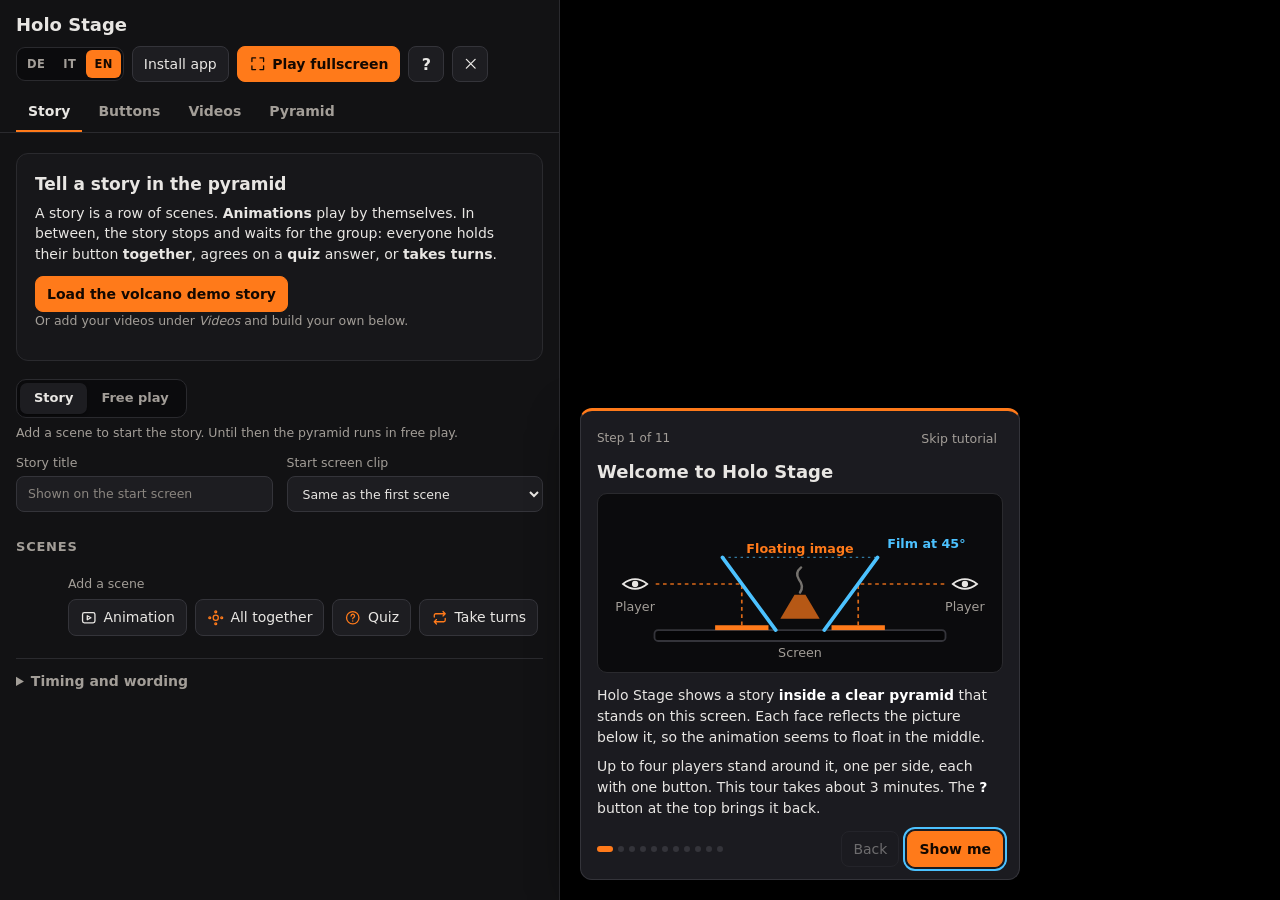
==== commit 472d7783: "Add Permian-Triassic extinction 3D scene/clips and tutorial UI updates" ====
--- a/index.html
+++ b/index.html
@@ -293,6 +293,7 @@
       <button id="tourSkip" class="tour-skip" data-i18n="tourSkip">Skip tutorial</button>
     </div>
     <h2 id="tourTitle" class="plain"></h2>
+    <div id="tourArt" class="tour-art-wrap" hidden></div>
     <div id="tourBody" class="tour-body"></div>
     <div class="row spread">
       <div id="tourDots" class="tour-dots" aria-hidden="true"></div>
--- a/style.css
+++ b/style.css
@@ -458,32 +458,94 @@
 .tour-btn { font-weight: 700; font-size: 16px; }
 .tour {
   position: fixed; left: 12px; bottom: 12px; z-index: 30; width: min(536px, calc(100vw - 24px));
-  max-height: min(60vh, 420px); overflow-y: auto;
+  max-height: min(70vh, 560px); overflow-y: auto;
   padding: 14px 16px 12px; border-radius: 12px; color: var(--panel-fg);
-  background: #1b1b20; border: 1px solid var(--line-2); border-top: 2px solid var(--accent);
-  box-shadow: 0 18px 48px rgba(0, 0, 0, .7);
+  background: #1b1b20; border: 1px solid var(--line-2); border-top: 3px solid var(--accent);
+  box-shadow: 0 18px 48px rgba(0, 0, 0, .75);
   animation: tour-in 260ms var(--ease);
+}
+/* wide screens: the card sits beside the panel, so it never hides what it explains */
+@media (min-width: 1040px) {
+  .tour { left: calc(min(560px, 100vw) + 20px); bottom: 20px; width: min(440px, calc(100vw - 600px)); max-height: calc(100vh - 40px); }
+  body.touring .panel { padding-bottom: 48px; }
 }
 .tour[hidden] { display: none; }
 @keyframes tour-in { from { opacity: 0; transform: translateY(12px); } }
-.tour h2.plain { margin: 6px 0 6px; }
+.tour h2.plain { margin: 6px 0 8px; font-size: 18px; }
 .tour-count { color: var(--muted); font-size: 12px; font-variant-numeric: tabular-nums; }
 .tour-skip { border: 0; background: none; min-height: 28px; padding: 4px 6px; color: var(--muted); font-size: 12.5px; }
 .tour-skip:hover { color: var(--panel-fg); }
-.tour-body { font-size: 13.5px; line-height: 1.5; margin-bottom: 12px; }
+.tour-body { font-size: 14px; line-height: 1.5; margin-bottom: 12px; }
 .tour-body p { margin: 0 0 8px; }
-.tour-body ul { margin: 0 0 8px; padding-left: 18px; display: grid; gap: 4px; }
 .tour-body b { color: #fff; }
 .tour-body kbd { font: 12px ui-monospace, SFMono-Regular, Menlo, monospace; padding: 1px 5px; border: 1px solid var(--line-2); border-radius: 4px; background: var(--control); }
+/* numbered list that matches the badges on the controls */
+.tour-body ul { list-style: none; margin: 0 0 8px; padding: 0; display: grid; gap: 8px; }
+.tour-body li { display: grid; grid-template-columns: 22px 1fr; gap: 8px; align-items: start; }
+.tour-body li:not(:has(.tb)) { grid-template-columns: 1fr; }
+.tb, .tour-badge {
+  display: inline-grid; place-items: center; width: 22px; height: 22px; border-radius: 50%;
+  background: var(--accent); color: var(--on-accent); font: 700 12px/1 system-ui, sans-serif; font-style: normal;
+}
+.tour-body p .tb { margin-right: 4px; vertical-align: -5px; }
+.tour-badge {
+  position: absolute; z-index: 7; pointer-events: none;
+  box-shadow: 0 0 0 3px var(--panel-bg), 0 2px 8px rgba(0, 0, 0, .6);
+  animation: badge-in 300ms var(--ease) both;
+}
+.tour-badge[hidden] { display: none; }
+@keyframes badge-in { from { transform: scale(.4); opacity: 0; } }
+.tour-art-wrap { margin: 2px 0 12px; padding: 10px 8px; border-radius: 10px; background: var(--well); border: 1px solid var(--line); }
+.tour-art { display: block; width: 100%; height: auto; max-height: 170px; font: 10.5px system-ui, sans-serif; }
+.tour-art text { fill: var(--panel-fg); }
+.tour-art .a-mut { fill: var(--muted); }
+.tour-art .a-acc { fill: var(--accent); font-weight: 600; }
+.tour-art .a-sig { fill: var(--signal); font-weight: 600; }
+.tour-art .a-fg { fill: var(--panel-fg); font-weight: 600; }
+.tour-art .a-big { fill: var(--panel-fg); font-size: 18px; font-weight: 700; }
+.tour-art .a-ok { fill: none; stroke: var(--good); stroke-width: 3; stroke-linecap: round; stroke-linejoin: round; }
+.tour-art .a-bad { fill: none; stroke: var(--danger); stroke-width: 3; stroke-linecap: round; }
+.tour-art .a-device { fill: #050506; stroke: var(--line-2); stroke-width: 1.5; }
+.tour-art .a-glow { fill: var(--accent); }
+.tour-art .a-ray { fill: none; stroke: var(--accent); stroke-width: 1.4; stroke-dasharray: 3 3; opacity: .85; }
+.tour-art .a-film { fill: none; stroke: var(--signal); stroke-width: 3; stroke-linecap: round; }
+.tour-art .a-dash { fill: none; stroke: var(--signal); stroke-width: 1; stroke-dasharray: 2 3; opacity: .6; }
+.tour-art .a-ghost { opacity: .7; }
+.tour-art .a-lava { fill: var(--accent); }
+.tour-art .a-smoke { fill: none; stroke: var(--muted); stroke-width: 2; stroke-linecap: round; }
+.tour-art .a-eye { fill: none; stroke: var(--panel-fg); stroke-width: 1.4; }
+.tour-art .a-pupil { fill: var(--panel-fg); }
+.tour-art .a-face { fill: color-mix(in srgb, var(--signal) 12%, transparent); stroke: var(--signal); stroke-width: 1.6; }
+.tour-art .a-hole { fill: #050506; stroke: var(--signal); stroke-width: 1.2; }
+.tour-art .a-tape { fill: none; stroke: var(--accent); stroke-width: 3; stroke-dasharray: 4 2; }
+.tour-art .a-arrow { fill: none; stroke: var(--muted); stroke-width: 2; stroke-linecap: round; stroke-linejoin: round; }
+.tour-art .a-tile { fill: color-mix(in srgb, var(--signal) 14%, transparent); stroke: var(--signal); stroke-width: 1.2; stroke-dasharray: 3 2; }
+.tour-art .a-yel { fill: color-mix(in srgb, #ffcc4c 16%, transparent); stroke: #ffcc4c; stroke-width: 1.4; stroke-dasharray: 3 2; }
+.tour-art .a-pyr { fill: none; stroke: rgba(255, 255, 255, .55); stroke-width: 1.2; }
+.tour-art .a-thumb { fill: #000; stroke: var(--line-2); }
+.tour-art .a-thumb-light { fill: #e8e6e3; stroke: var(--line-2); }
+.tour-art .a-box { fill: var(--control); stroke: var(--line-2); stroke-width: 1.2; }
+.tour-art .a-icon { fill: none; stroke: var(--panel-fg); stroke-width: 1.8; stroke-linecap: round; stroke-linejoin: round; }
+.tour-art .a-icon-acc { stroke: var(--accent); }
+.tour-art .a-badge { fill: var(--accent); }
+.tour-art .a-badgetxt { fill: var(--on-accent); font-weight: 700; font-size: 10px; }
+.tour-art .a-btn { stroke: rgba(255, 255, 255, .35); stroke-width: 2; }
+.tour-art .a-press { fill: none; stroke: var(--accent); stroke-width: 1.5; stroke-dasharray: 3 3; }
+.tour-art .a-tap { fill: var(--accent); }
 .tour-dots { display: flex; gap: 5px; }
 .tour-dots span { width: 6px; height: 6px; border-radius: 50%; background: var(--line-2); }
 .tour-dots span.past { background: #7a5a40; }
 .tour-dots span.on { background: var(--accent); width: 16px; border-radius: 3px; }
-body.touring .panel { padding-bottom: min(62vh, 440px); }
-.tour-target {
-  outline: 2px solid var(--accent); outline-offset: 6px; border-radius: 6px;
-  scroll-margin-top: 130px; animation: tour-glow 1.6s ease-in-out 2;
-}
-@keyframes tour-glow { 50% { outline-color: color-mix(in srgb, var(--accent) 35%, transparent); } }
-@media (prefers-reduced-motion: reduce) { .tour, .tour-target { animation: none; } }
-@media print { .tour { display: none !important; } }
+body.touring .panel { padding-bottom: min(72vh, 580px); }
+/* spotlight: the explained part stays bright, the rest of the panel dims */
+body.touring .tour-target {
+  position: relative; z-index: 4; border-radius: 8px;
+  box-shadow: 0 0 0 6px var(--panel-bg), 0 0 0 8px var(--accent), 0 0 0 200vmax rgba(0, 0, 0, .66);
+  scroll-margin-top: 140px;
+}
+body.touring .panel.tour-has-target:not(.tour-head-target) .panel-head::after {
+  content: ""; position: absolute; inset: 0; background: rgba(0, 0, 0, .66); pointer-events: none;
+}
+body.touring .panel .panel-head .tour-badge { z-index: 8; }
+@media (prefers-reduced-motion: reduce) { .tour, .tour-badge { animation: none; } }
+@media print { .tour, .tour-badge { display: none !important; } }
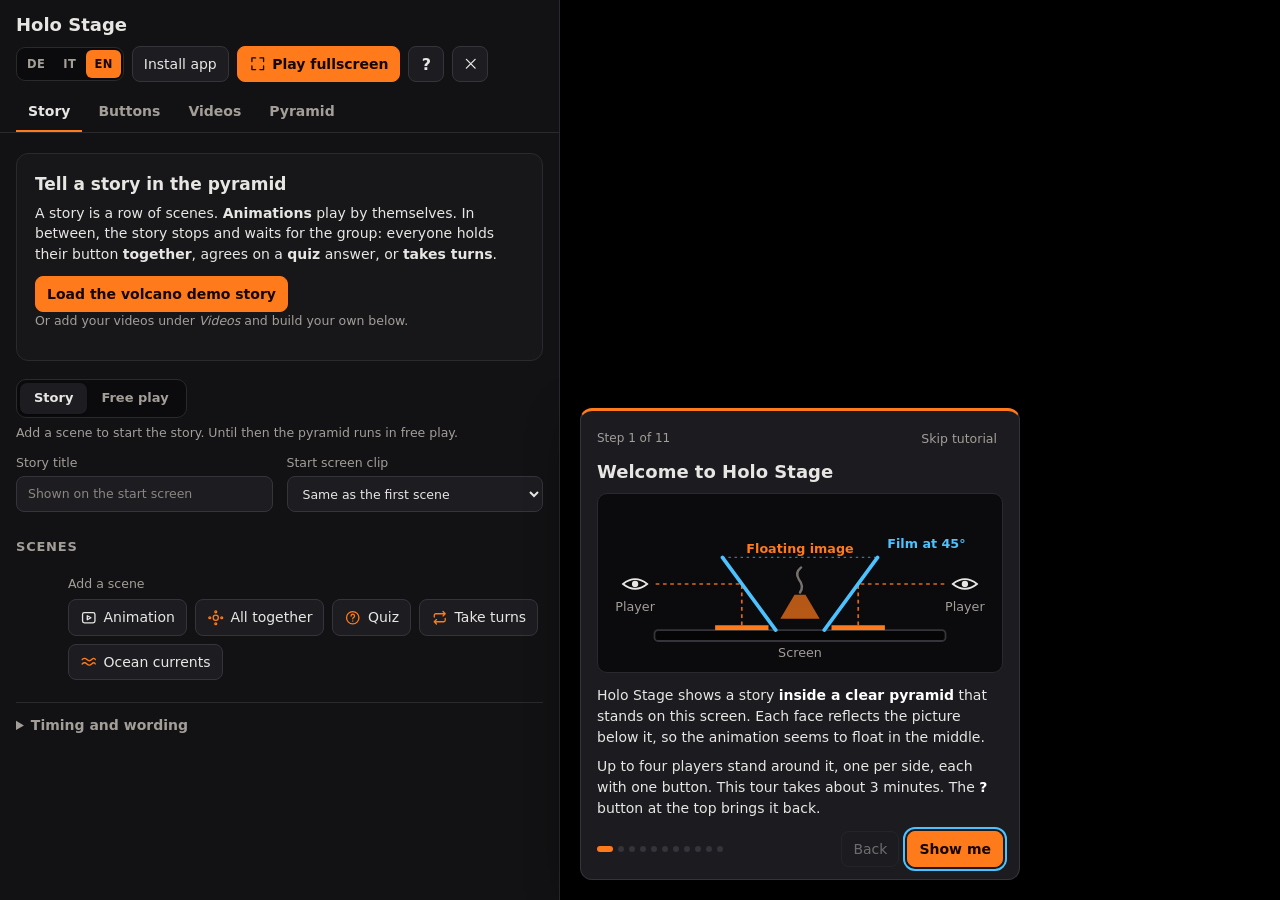
==== commit 7515d794: "Integrate Ocean Currents as a playable Holo Stage story scene and quick-launch card" ====
--- a/index.html
+++ b/index.html
@@ -30,6 +30,7 @@
       <symbol id="i-together" viewBox="0 0 24 24"><circle cx="12" cy="12" r="3.500"/><circle cx="12" cy="3.800" r="1.300"/><circle cx="20.200" cy="12" r="1.300"/><circle cx="12" cy="20.200" r="1.300"/><circle cx="3.800" cy="12" r="1.300"/></symbol>
       <symbol id="i-quiz" viewBox="0 0 24 24"><circle cx="12" cy="12" r="8.500"/><path d="M9.700 9.600a2.400 2.400 0 1 1 3.500 2.100c-.8.400-1.200 1-1.200 1.800M12 16.400v.1"/></symbol>
       <symbol id="i-turns" viewBox="0 0 24 24"><path d="M16.500 3.500l3 3-3 3M4.500 11V8.500a2 2 0 0 1 2-2h13M7.500 20.500l-3-3 3-3M19.500 13v2.500a2 2 0 0 1-2 2h-13"/></symbol>
+      <symbol id="i-wave" viewBox="0 0 24 24"><path d="M3 9c2.2-2.2 4.3-2.2 6.5 0s4.3 2.2 6.5 0 4-2.2 5 0M3 15c2.2-2.2 4.3-2.2 6.5 0s4.3 2.2 6.5 0 4-2.2 5 0"/></symbol>
       <symbol id="i-full" viewBox="0 0 24 24"><path d="M4 9V4h5M20 9V4h-5M4 15v5h5M20 15v5h-5"/></symbol>
       <symbol id="i-edit" viewBox="0 0 24 24"><path d="M4 20h4l10.5-10.5a2 2 0 0 0-4-4L4 16v4z"/></symbol>
     </defs>
@@ -147,6 +148,22 @@
       <input id="replaceInput" type="file" accept="video/*" hidden>
       <p id="pendingClips" class="hint" hidden></p>
       <p id="storage" class="hint"></p>
+
+      <h2 data-i18n="includedClips">Included clips</h2>
+      <p class="hint" data-i18n="includedClipsHint">Ready-made hologram clips bundled with this app. Preview or add individual clips, or load a full pack into your library.</p>
+      <div id="builtinPacks" class="builtin-packs"></div>
+
+      <h2 data-i18n="minigamesHeading">Interactive minigame</h2>
+      <div class="builtin-pack">
+        <div class="row spread builtin-pack-head">
+          <strong data-i18n="currentsGameTitle">Ocean Currents (Thermal Convection)</strong>
+        </div>
+        <p class="hint" data-i18n="currentsGameHint">Play directly on this screen or in 4-sided pyramid mode, or add an Ocean currents scene to any story.</p>
+        <div class="row">
+          <a class="button primary" href="ocean_currents/index.html" target="_blank" rel="noopener" data-i18n="openCurrentsScreen">Play on screen ↗</a>
+          <a class="button" href="ocean_currents/index.html?pyramid=1" target="_blank" rel="noopener" data-i18n="openCurrentsPyramid">4-side pyramid ↗</a>
+        </div>
+      </div>
     </section>
 
     <!-- ------------------------------------------------------------ Pyramid -->
@@ -309,6 +326,7 @@
 
   <script src="i18n.js"></script>
   <script src="app.js"></script>
+  <script src="currents.js"></script>
   <script src="story.js"></script>
   <script src="ui.js"></script>
 </body>
--- a/style.css
+++ b/style.css
@@ -57,6 +57,18 @@
   filter: contrast(1.04) brightness(0.98); /* push near-black to pure black */
 }
 .tile video.on { opacity: 1; }
+.tile canvas.minigame {
+  position: absolute; inset: 0; width: 100%; height: 100%;
+  object-fit: contain; z-index: 1; pointer-events: none;
+}
+.tile canvas.minigame[hidden] { display: none; }
+#stage.paused .tile canvas.minigame { opacity: .22; }
+.hud-mg-role {
+  font-size: 5.8cqmin; padding: 1.2cqmin 3cqmin; border-radius: 99px;
+  background: rgba(0, 0, 0, .55); border: .6cqmin solid var(--c); color: var(--c);
+  transition: background 140ms, color 140ms, box-shadow 140ms;
+}
+.hud-mg-role.on { background: var(--c); color: #05070c; box-shadow: 0 0 3.5cqmin var(--c); }
 .tile .label {
   position: absolute; left: 6%; right: 6%; z-index: 2; pointer-events: none;
   text-align: center; white-space: pre-line; overflow-wrap: anywhere;
@@ -412,6 +424,17 @@
 .library li .name, .library li input.rename { flex: 1 1 140px; min-width: 0; overflow: hidden; text-overflow: ellipsis; white-space: nowrap; }
 .library li input.rename { min-height: 30px; padding: 3px 8px; }
 .library li .dur, .library li .size { color: var(--muted); font-size: 12px; font-variant-numeric: tabular-nums; white-space: nowrap; }
+.builtin-packs { display: grid; gap: 12px; margin-top: 10px; }
+.builtin-pack { padding: 10px; border: 1px solid var(--line); border-radius: 10px; background: var(--well); }
+.builtin-pack-head { margin-bottom: 8px; }
+.builtin-pack-head strong { font-size: 13.5px; color: var(--panel-fg); }
+.builtin-pack .builtin-3d { text-decoration: none; min-height: 30px; padding: 4px 9px; font-size: 12px; color: var(--muted); }
+.builtin-pack .builtin-3d:hover { color: var(--panel-fg); }
+.builtin-pack .builtin-all { min-height: 30px; padding: 4px 10px; font-size: 12.5px; }
+.builtin-list { margin: 0; }
+.builtin-list li { background: var(--panel-bg); padding: 5px 7px; }
+.builtin-list button[data-add] { min-height: 30px; padding: 4px 10px; font-size: 12.5px; }
+.builtin-list button.is-added { color: var(--good); border-color: #24683b; opacity: .75; }
 .panel.dragover { outline: 3px dashed var(--accent); outline-offset: -6px; }
 
 .notice {
